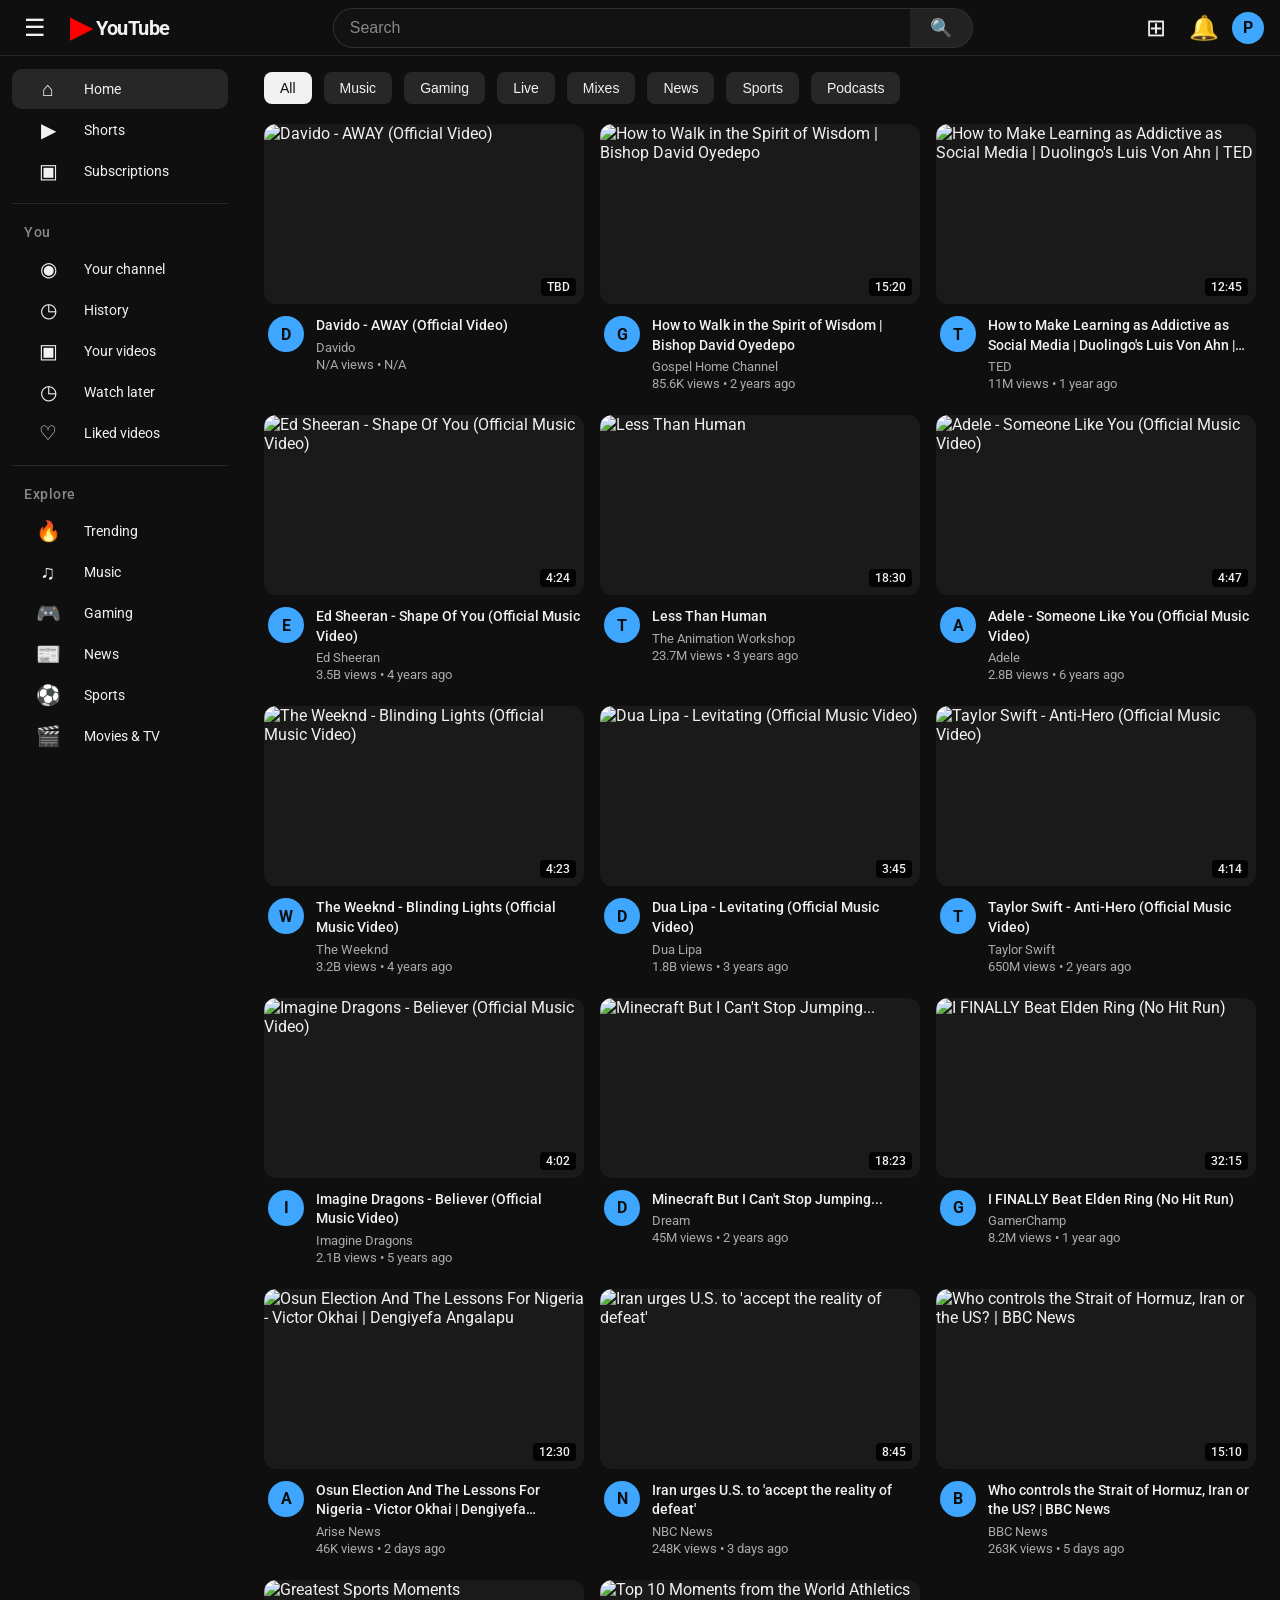
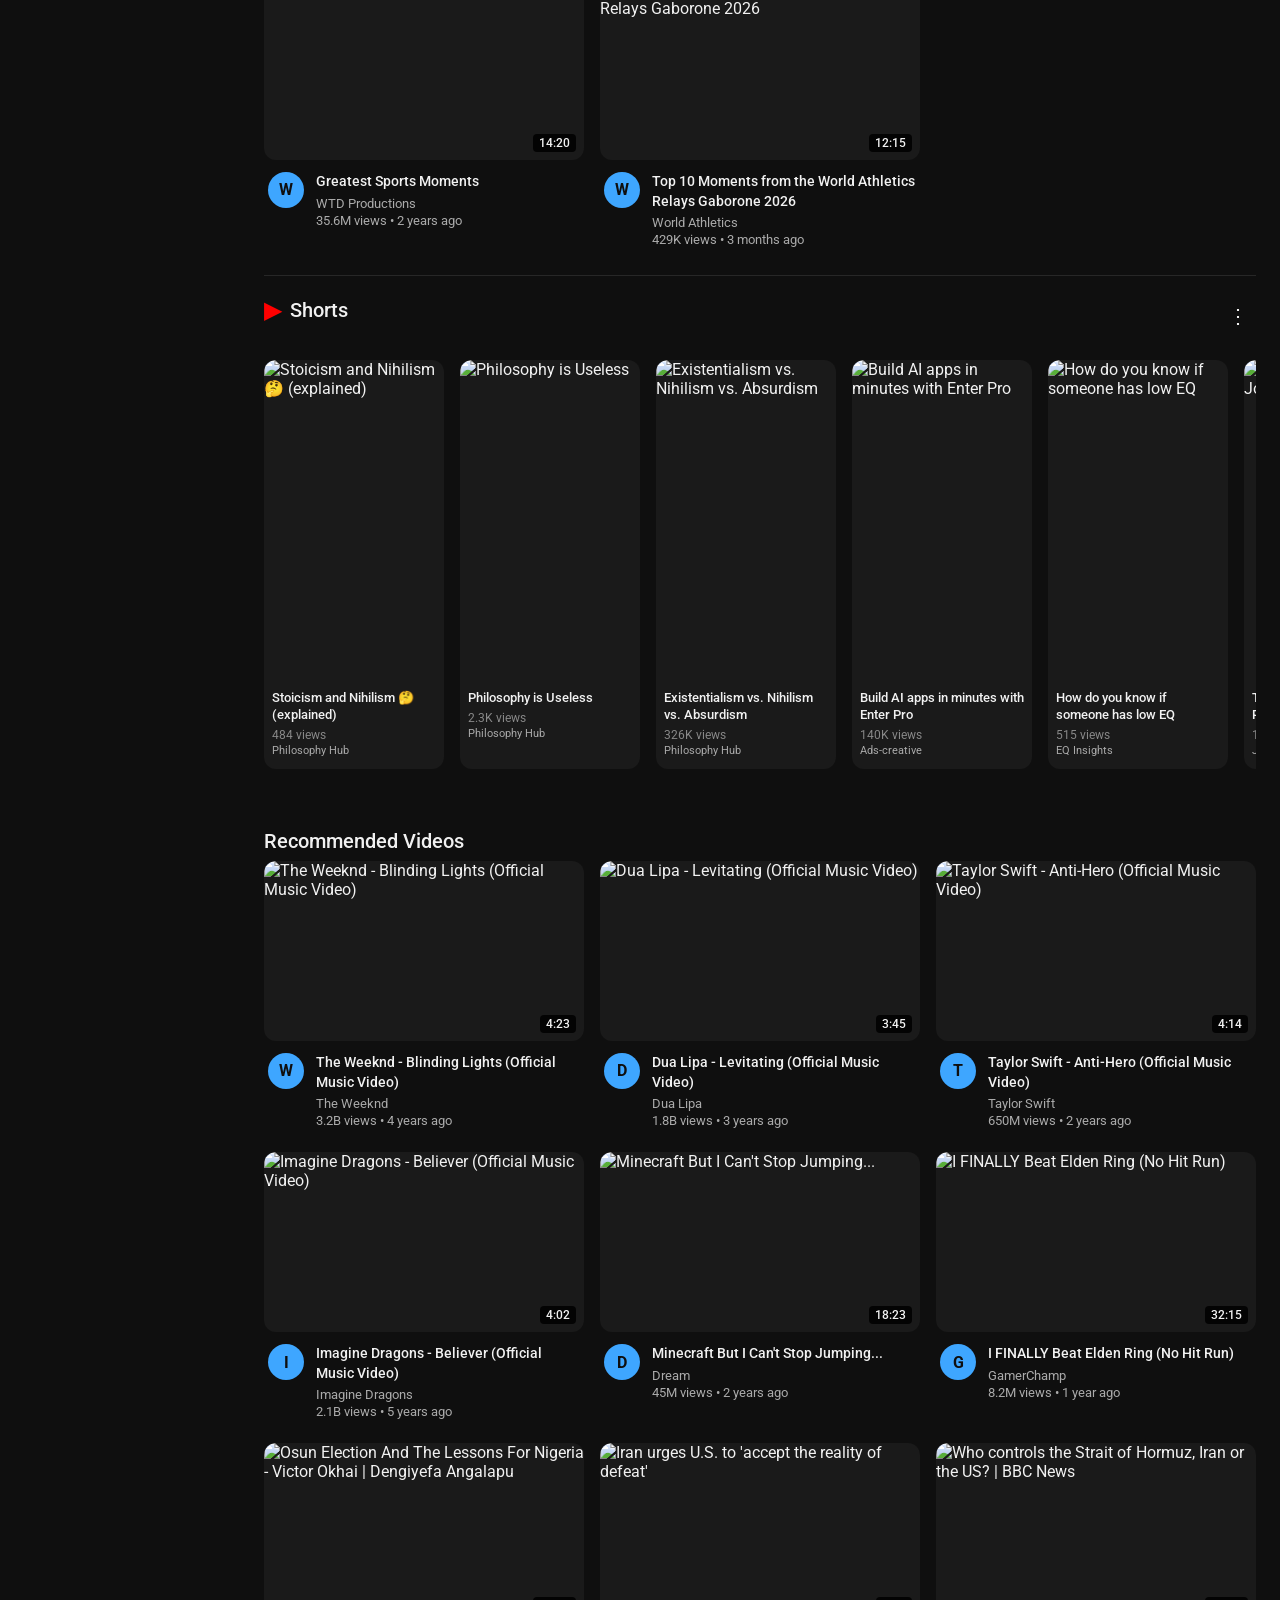
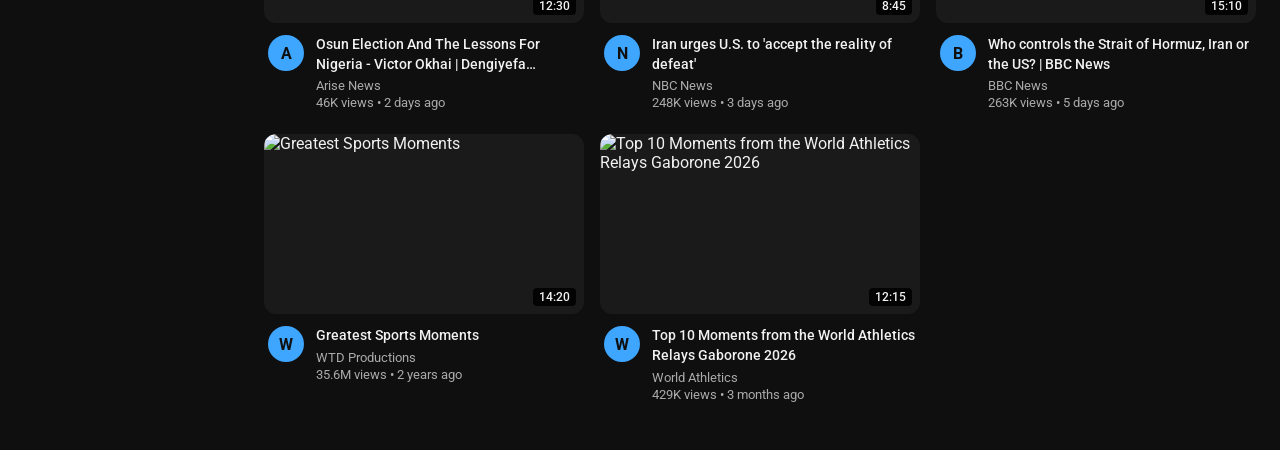
==== index.html @ b8c717f5 "Initial commit: YouTube Clone" ====
<!DOCTYPE html>
<html lang="en">

<head>
    <meta charset="UTF-8">
    <meta name="viewport" content="width=device-width, initial-scale=1.0">
    <title>YouTube Clone</title>

    <!-- Google Fonts -->
    <link href="https://fonts.googleapis.com/css2?family=Roboto:wght@400;500;700&display=swap" rel="stylesheet">

    <!-- CSS -->
    <link rel="stylesheet" href="css/style.css">
</head>

<body>

    <!-- ==================================================
    HEADER
    ================================================== -->
    <header class="header">

        <!-- LEFT -->
        <div class="header-left">
            <button class="menu-btn" id="menuButton" title="Menu">
                ☰
            </button>

            <a href="index.html" class="youtube-logo">
                <span class="youtube-icon">▶</span>
                <span>YouTube</span>
            </a>
        </div>

        <!-- SEARCH -->
        <div class="search-container">
            <input id="searchInput" type="text" placeholder="Search">
            <button id="searchButton" class="search-btn" title="Search">
                🔍
            </button>
        </div>

        <!-- RIGHT -->
        <div class="header-right">
           <a href="create.html" class="header-icon-link" id="createButton" title="Create">
    ⊞
</a>
            <a href="notifications.html" class="header-icon" id="notificationButton" title="Notifications" style="text-decoration:none;color:inherit;">
    🔔
    <span class="notif-badge" id="notifBadge" style="display:none;">0</span>
</a>
           <a href="profile.html" class="profile-picture-link" id="profileButton" title="Account">
    <span class="profile-picture">P</span>
</a>

    </header>

    <!-- ==================================================
    SIDEBAR
    ================================================== -->
    <aside class="sidebar" id="sidebar">

        <!-- Main Navigation -->
        <a href="index.html" class="sidebar-item active" data-page="home">
            <span class="sidebar-icon">⌂</span>
            <span class="sidebar-text">Home</span>
        </a>

        <a href="shorts-page.html" class="sidebar-item" data-page="shorts">
            <span class="sidebar-icon">▶</span>
            <span class="sidebar-text">Shorts</span>
        </a>

        <a href="subscriptions.html" class="sidebar-item" data-page="subscriptions">
            <span class="sidebar-icon">▣</span>
            <span class="sidebar-text">Subscriptions</span>
        </a>

        <div class="sidebar-divider"></div>

        <!-- You -->
        <div class="sidebar-heading">
            <span class="sidebar-text">You</span>
        </div>

        <!-- ✅ FIXED: This NOW links to channel.html -->
        <a href="channel.html" class="sidebar-item" data-page="channel">
            <span class="sidebar-icon">◉</span>
            <span class="sidebar-text">Your channel</span>
        </a>

        <a href="history.html" class="sidebar-item" data-page="history">
            <span class="sidebar-icon">◷</span>
            <span class="sidebar-text">History</span>
        </a>

          <a href="your-videos.html" class="sidebar-item" data-page="your-videos">
            <span class="sidebar-icon">▣</span>
            <span class="sidebar-text">Your videos</span>
        </a>

       <a href="watch-later.html" class="sidebar-item" data-page="watch-later">
    <span class="sidebar-icon">◷</span>
    <span class="sidebar-text">Watch later</span>
</a>

        <a href="liked.html" class="sidebar-item" data-page="liked">
            <span class="sidebar-icon">♡</span>
            <span class="sidebar-text">Liked videos</span>
        </a>

        <div class="sidebar-divider"></div>

        <!-- Explore -->
<div class="sidebar-heading">
    <span class="sidebar-text">Explore</span>
</div>

<a href="explore.html?category=trending" class="sidebar-item" data-category="Trending">
    <span class="sidebar-icon">🔥</span>
    <span class="sidebar-text">Trending</span>
</a>

<a href="explore.html?category=music" class="sidebar-item" data-category="Music">
    <span class="sidebar-icon">♫</span>
    <span class="sidebar-text">Music</span>
</a>

<a href="explore.html?category=gaming" class="sidebar-item" data-category="Gaming">
    <span class="sidebar-icon">🎮</span>
    <span class="sidebar-text">Gaming</span>
</a>

<a href="explore.html?category=news" class="sidebar-item" data-category="News">
    <span class="sidebar-icon">📰</span>
    <span class="sidebar-text">News</span>
</a>

<a href="explore.html?category=sports" class="sidebar-item" data-category="Sports">
    <span class="sidebar-icon">⚽</span>
    <span class="sidebar-text">Sports</span>
</a>

<a href="explore.html?category=movies" class="sidebar-item" data-category="Movies">
    <span class="sidebar-icon">🎬</span>
    <span class="sidebar-text">Movies & TV</span>
</a>

    </aside>

    <!-- ==================================================
    MAIN CONTENT
    ================================================== -->
    <main class="main-content" id="mainContent">

        <!-- Category Bar -->
        <div class="category-bar" id="categoryBar">
            <button class="category active" data-category="All">All</button>
            <button class="category" data-category="Music">Music</button>
            <button class="category" data-category="Gaming">Gaming</button>
            <button class="category" data-category="Live">Live</button>
            <button class="category" data-category="Mixes">Mixes</button>
            <button class="category" data-category="News">News</button>
            <button class="category" data-category="Sports">Sports</button>
            <button class="category" data-category="Podcasts">Podcasts</button>
        </div>

        <!-- Video Grid -->
        <section class="video-section">
            <div class="video-grid" id="videoGrid"></div>
        </section>

        <!-- Shorts Section -->
        <section class="shorts-section" id="shorts">
            <div class="shorts-header">
                <div class="shorts-title">
                    <span class="shorts-icon">▶</span>
                    <h2>Shorts</h2>
                </div>
                <button class="shorts-more" id="shortsMoreButton" title="More">
                    ⋮
                </button>
            </div>
            <div class="shorts-grid" id="shortsGrid"></div>
        </section>

        <!-- ==================================================
        MORE VIDEOS - AFTER SHORTS
        ================================================== -->
        <section class="video-section" id="moreVideosSection">
            <div class="section-header">
                <h2>Recommended Videos</h2>
            </div>
            <div class="video-grid" id="moreVideosGrid"></div>
        </section>

    </main>

    <!-- ==================================================
    JAVASCRIPT
    ================================================== -->
    <script src="js/data.js"></script>
    <script src="js/script.js"></script>

</body>

</html>
---- css/style.css ----
/* =============================================
   RESET & BASE
============================================= */

* {
    margin: 0;
    padding: 0;
    box-sizing: border-box;
}

body {
    font-family: 'Roboto', Arial, sans-serif;
    background: #0f0f0f;
    color: #f1f1f1;
    padding-top: 56px;
    overflow-x: hidden;
}

a {
    text-decoration: none;
    color: inherit;
}

/* =============================================
   SCROLLBAR
============================================= */

::-webkit-scrollbar {
    width: 8px;
}

::-webkit-scrollbar-track {
    background: #0f0f0f;
}

::-webkit-scrollbar-thumb {
    background: #606060;
    border-radius: 4px;
}

::-webkit-scrollbar-thumb:hover {
    background: #808080;
}

/* =============================================
   HEADER
============================================= */

.header {
    position: fixed;
    top: 0;
    left: 0;
    right: 0;
    height: 56px;
    background: #0f0f0f;
    display: flex;
    align-items: center;
    justify-content: space-between;
    padding: 0 16px;
    z-index: 1000;
    border-bottom: 1px solid #272727;
}

.header-left {
    display: flex;
    align-items: center;
    gap: 16px;
}

.menu-btn {
    background: none;
    border: none;
    color: #f1f1f1;
    font-size: 24px;
    cursor: pointer;
    padding: 8px;
    border-radius: 50%;
    transition: background 0.2s;
}

.menu-btn:hover {
    background: #272727;
}

.youtube-logo {
    display: flex;
    align-items: center;
    gap: 4px;
    font-size: 20px;
    font-weight: 700;
    color: #f1f1f1;
}

.youtube-icon {
    color: #ff0000;
    font-size: 28px;
}

.youtube-logo span:last-child {
    letter-spacing: -0.5px;
}

.search-container {
    display: flex;
    align-items: center;
    flex: 0 1 640px;
    max-width: 640px;
}

.search-container input {
    flex: 1;
    background: #121212;
    border: 1px solid #303030;
    border-right: none;
    color: #f1f1f1;
    padding: 8px 16px;
    font-size: 16px;
    border-radius: 40px 0 0 40px;
    outline: none;
    height: 40px;
    transition: border-color 0.2s;
}

.search-container input:focus {
    border-color: #1c62b9;
}

.search-container input::placeholder {
    color: #888;
}

.search-btn {
    background: #222;
    border: 1px solid #303030;
    border-left: none;
    color: #f1f1f1;
    padding: 8px 20px;
    font-size: 18px;
    border-radius: 0 40px 40px 0;
    cursor: pointer;
    height: 40px;
    display: flex;
    align-items: center;
    justify-content: center;
    transition: background 0.2s;
}

.search-btn:hover {
    background: #2a2a2a;
}

.header-right {
    display: flex;
    align-items: center;
    gap: 8px;
}

.header-icon {
    background: none;
    border: none;
    color: #f1f1f1;
    font-size: 24px;
    cursor: pointer;
    padding: 8px;
    border-radius: 50%;
    width: 40px;
    height: 40px;
    display: flex;
    align-items: center;
    justify-content: center;
    transition: background 0.2s;
}

.header-icon:hover {
    background: #272727;
}

.profile-picture {
    background: #3ea6ff;
    color: #0f0f0f;
    width: 32px;
    height: 32px;
    border-radius: 50%;
    border: none;
    font-weight: bold;
    font-size: 16px;
    cursor: pointer;
    display: flex;
    align-items: center;
    justify-content: center;
    transition: opacity 0.2s;
}

.profile-picture:hover {
    opacity: 0.8;
}

/* =============================================
   SIDEBAR
============================================= */

.sidebar {
    position: fixed;
    top: 56px;
    left: 0;
    bottom: 0;
    width: 240px;
    background: #0f0f0f;
    padding: 12px 0;
    overflow-y: auto;
    overflow-x: hidden;
    z-index: 999;
    transform: translateX(0);
    transition: transform 0.3s ease;
}

.sidebar.collapsed {
    transform: translateX(-100%);
}

.sidebar-item {
    display: flex;
    align-items: center;
    gap: 24px;
    padding: 8px 24px;
    color: #f1f1f1;
    font-size: 14px;
    cursor: pointer;
    transition: background 0.2s;
    border-radius: 10px;
    margin: 1px 12px;
}

.sidebar-item:hover {
    background: #272727;
}

.sidebar-item.active {
    background: #272727;
}

.sidebar-icon {
    font-size: 20px;
    width: 24px;
    text-align: center;
    flex-shrink: 0;
}

.sidebar-text {
    white-space: nowrap;
}

.sidebar-divider {
    height: 1px;
    background: #272727;
    margin: 12px 12px;
}

.sidebar-heading {
    padding: 8px 24px;
    font-size: 14px;
    font-weight: 500;
    color: #888;
    letter-spacing: 0.5px;
}

/* =============================================
   MAIN CONTENT
============================================= */

.main-content {
    margin-left: 240px;
    padding: 0 24px 40px;
    transition: margin-left 0.3s ease;
}

.main-content.expanded {
    margin-left: 0;
}

/* =============================================
   CATEGORY BAR
============================================= */

.category-bar {
    display: flex;
    gap: 12px;
    padding: 16px 0;
    overflow-x: auto;
    scrollbar-width: none;
    position: sticky;
    top: 56px;
    background: #0f0f0f;
    z-index: 100;
    padding-bottom: 12px;
}

.category-bar::-webkit-scrollbar {
    display: none;
}

.category {
    background: #272727;
    color: #f1f1f1;
    border: none;
    padding: 8px 16px;
    border-radius: 8px;
    font-size: 14px;
    font-weight: 500;
    cursor: pointer;
    white-space: nowrap;
    transition: all 0.2s;
}

.category:hover {
    background: #3a3a3a;
}

.category.active {
    background: #f1f1f1;
    color: #0f0f0f;
}

/* =============================================
   VIDEO GRID
============================================= */

.video-section {
    padding: 8px 0;
}

.video-grid {
    display: grid;
    grid-template-columns: repeat(auto-fill, minmax(320px, 1fr));
    gap: 24px 16px;
}

.video-card {
    cursor: pointer;
    transition: transform 0.15s;
}

.video-card:hover {
    transform: scale(1.02);
}

.thumbnail {
    position: relative;
    border-radius: 12px;
    overflow: hidden;
    background: #1a1a1a;
}

.thumbnail img {
    width: 100%;
    aspect-ratio: 16/9;
    object-fit: cover;
    display: block;
}

.duration {
    position: absolute;
    bottom: 8px;
    right: 8px;
    background: rgba(0,0,0,0.9);
    color: #f1f1f1;
    padding: 2px 6px;
    border-radius: 4px;
    font-size: 12px;
    font-weight: 500;
}

.video-info {
    display: flex;
    gap: 12px;
    padding: 12px 4px 0;
}

.channel-avatar {
    width: 36px;
    height: 36px;
    border-radius: 50%;
    background: #3ea6ff;
    color: #0f0f0f;
    display: flex;
    align-items: center;
    justify-content: center;
    font-weight: bold;
    font-size: 16px;
    flex-shrink: 0;
}

.video-details {
    flex: 1;
    min-width: 0;
}

.video-title {
    font-size: 14px;
    font-weight: 500;
    margin: 0 0 4px 0;
    line-height: 1.4;
    display: -webkit-box;
    -webkit-line-clamp: 2;
    -webkit-box-orient: vertical;
    overflow: hidden;
    color: #f1f1f1;
}

.channel-name {
    font-size: 13px;
    color: #aaa;
    margin: 0 0 2px 0;
}

.video-meta {
    font-size: 13px;
    color: #aaa;
    margin: 0;
}

/* =============================================
   SHORTS - HORIZONTAL SCROLL ROW
============================================= */

.shorts-section {
    padding: 20px 0;
    margin-top: 20px;
    border-top: 1px solid #272727;
}

.shorts-header {
    display: flex;
    justify-content: space-between;
    align-items: center;
    margin-bottom: 16px;
}

.shorts-title {
    display: flex;
    align-items: center;
    gap: 8px;
}

.shorts-icon {
    font-size: 24px;
    color: #ff0000;
}

.shorts-title h2 {
    font-size: 20px;
    font-weight: 500;
    margin: 0;
}

.shorts-more {
    background: none;
    border: none;
    color: #f1f1f1;
    font-size: 20px;
    cursor: pointer;
    padding: 8px;
}

/* ⭐ HORIZONTAL ROW - THIS MAKES THEM SIDE BY SIDE */
.shorts-grid {
    display: flex;
    gap: 16px;
    overflow-x: auto;
    overflow-y: hidden;
    padding: 8px 4px 16px;
    scroll-snap-type: x mandatory;
    -webkit-overflow-scrolling: touch;
}

/* Custom scrollbar styling */
.shorts-grid::-webkit-scrollbar {
    height: 6px;
}

.shorts-grid::-webkit-scrollbar-track {
    background: #1a1a1a;
    border-radius: 3px;
}

.shorts-grid::-webkit-scrollbar-thumb {
    background: #606060;
    border-radius: 3px;
}

.shorts-grid::-webkit-scrollbar-thumb:hover {
    background: #808080;
}

/* Each short card - fixed width so they stay in a row */
.short-card {
    flex: 0 0 180px;
    cursor: pointer;
    border-radius: 12px;
    overflow: hidden;
    transition: transform 0.2s;
    background: #1a1a1a;
    scroll-snap-align: start;
}

.short-card:hover {
    transform: scale(1.05);
}

.short-card img {
    width: 100%;
    aspect-ratio: 9/16;
    object-fit: cover;
    display: block;
}

.short-info {
    padding: 10px 8px;
}

.short-info h4 {
    font-size: 13px;
    font-weight: 500;
    margin: 0 0 4px 0;
    color: #f1f1f1;
    display: -webkit-box;
    -webkit-line-clamp: 2;
    -webkit-box-orient: vertical;
    overflow: hidden;
    line-height: 1.3;
}

.short-info p {
    font-size: 12px;
    color: #888;
    margin: 2px 0;
}

.short-channel {
    color: #aaa !important;
    font-size: 11px !important;
}

/* =============================================
   RESPONSIVE - SMALLER ON PHONES
============================================= */

@media (max-width: 768px) {
    .short-card {
        flex: 0 0 140px;
    }
}

@media (max-width: 480px) {
    .short-card {
        flex: 0 0 120px;
    }
    .short-info h4 {
        font-size: 11px;
    }
    .short-info p {
        font-size: 10px;
    }
}
/* =============================================
   SECTION HEADER
============================================= */

.section-header {
    display: flex;
    align-items: center;
    justify-content: space-between;
    padding: 16px 0 8px;
}

.section-header h2 {
    font-size: 20px;
    font-weight: 500;
    color: #f1f1f1;
    margin: 0;
}

.section-header .see-all {
    color: #3ea6ff;
    font-size: 14px;
    cursor: pointer;
    font-weight: 500;
}

.section-header .see-all:hover {
    color: #65b8ff;
}

/* =============================================
   RESPONSIVE
============================================= */

@media (max-width: 768px) {
    .sidebar {
        transform: translateX(-100%);
        width: 280px;
    }
    
    .sidebar.open {
        transform: translateX(0);
    }
    
    .main-content {
        margin-left: 0;
        padding: 0 12px 24px;
    }
    
    .video-grid {
        grid-template-columns: repeat(auto-fill, minmax(280px, 1fr));
        gap: 16px;
    }
    
    .search-container {
        flex: 0 1 200px;
    }
    
    .search-container input {
        font-size: 14px;
    }
    
    .youtube-logo span:last-child {
        font-size: 16px;
    }
    
    /* Shorts on mobile - stay horizontal, just smaller */
    .short-card {
        flex: 0 0 140px;
    }
}

@media (max-width: 480px) {
    .video-grid {
        grid-template-columns: 1fr;
    }
    
    .search-container {
        flex: 0 1 120px;
    }
    
    .header {
        padding: 0 8px;
    }
    
    .category-bar {
        gap: 8px;
    }
    
    .category {
        font-size: 12px;
        padding: 6px 12px;
    }
    
    .short-card {
        flex: 0 0 120px;
    }
    
    .short-info h4 {
        font-size: 11px;
    }
    
    .short-info p {
        font-size: 10px;
    }
}
/* =============================================
   WATCH PAGE
============================================= */

.watch-container {
    display: flex;
    gap: 24px;
    padding: 16px 0;
}

.video-player-wrapper {
    flex: 1;
    min-width: 0;
}

.video-player {
    position: relative;
    background: #000;
    border-radius: 12px;
    overflow: hidden;
    aspect-ratio: 16/9;
}

.video-player video {
    width: 100%;
    height: 100%;
    display: block;
}

/* Video Info */
.video-info-section {
    padding: 16px 0;
}

.video-info-section .video-title {
    font-size: 22px;
    font-weight: 500;
    margin: 0 0 12px 0;
    color: #f1f1f1;
}

.video-meta-row {
    display: flex;
    justify-content: space-between;
    align-items: center;
    flex-wrap: wrap;
    gap: 12px;
    padding-bottom: 16px;
    border-bottom: 1px solid #272727;
}

.video-stats {
    color: #aaa;
    font-size: 14px;
}

.video-stats span {
    margin: 0 4px;
}

.video-actions {
    display: flex;
    gap: 8px;
    align-items: center;
}

.action-btn {
    background: #272727;
    border: none;
    color: #f1f1f1;
    padding: 8px 16px;
    border-radius: 20px;
    cursor: pointer;
    font-size: 14px;
    font-weight: 500;
    transition: all 0.2s;
    display: flex;
    align-items: center;
    gap: 6px;
}

.action-btn:hover {
    background: #3a3a3a;
}

.action-btn.active {
    background: #3ea6ff;
    color: #0f0f0f;
}

.subscribe-btn {
    background: #cc0000;
    color: white;
}

.subscribe-btn:hover {
    background: #dd0000;
}

.subscribe-btn.subscribed {
    background: #272727;
    color: #f1f1f1;
}

/* Channel Info */
.channel-info {
    display: flex;
    align-items: center;
    gap: 16px;
    padding: 16px 0;
}

.channel-avatar-large {
    width: 48px;
    height: 48px;
    border-radius: 50%;
    background: #3ea6ff;
    color: #0f0f0f;
    display: flex;
    align-items: center;
    justify-content: center;
    font-weight: bold;
    font-size: 20px;
    flex-shrink: 0;
}

.channel-details h3 {
    font-size: 16px;
    font-weight: 500;
    margin: 0 0 4px 0;
    color: #f1f1f1;
}

.channel-details p {
    font-size: 13px;
    color: #aaa;
    margin: 0;
}

.video-description {
    background: #1a1a1a;
    padding: 16px;
    border-radius: 12px;
    font-size: 14px;
    color: #f1f1f1;
    line-height: 1.6;
    margin-top: 8px;
}

/* =============================================
   SUGGESTED VIDEOS (sidebar on watch page)
============================================= */

.suggested-videos {
    width: 360px;
    flex-shrink: 0;
}

.suggested-videos h3 {
    font-size: 16px;
    font-weight: 500;
    margin: 0 0 16px 0;
    color: #f1f1f1;
}

.suggested-card {
    display: flex;
    gap: 12px;
    cursor: pointer;
    padding: 8px 0;
    transition: background 0.2s;
    border-radius: 8px;
}

.suggested-card:hover {
    background: #1a1a1a;
}

.suggested-thumbnail {
    flex-shrink: 0;
    width: 160px;
    border-radius: 8px;
    overflow: hidden;
}

.suggested-thumbnail img {
    width: 100%;
    aspect-ratio: 16/9;
    object-fit: cover;
    display: block;
}

.suggested-info {
    flex: 1;
    min-width: 0;
}

.suggested-info h4 {
    font-size: 13px;
    font-weight: 500;
    margin: 0 0 4px 0;
    color: #f1f1f1;
    display: -webkit-box;
    -webkit-line-clamp: 2;
    -webkit-box-orient: vertical;
    overflow: hidden;
}

.suggested-info p {
    font-size: 12px;
    color: #888;
    margin: 2px 0;
}

/* =============================================
   RESPONSIVE - WATCH PAGE
============================================= */

@media (max-width: 1024px) {
    .watch-container {
        flex-direction: column;
    }
    
    .suggested-videos {
        width: 100%;
        display: grid;
        grid-template-columns: repeat(auto-fill, minmax(280px, 1fr));
        gap: 16px;
    }
    
    .suggested-videos h3 {
        grid-column: 1 / -1;
    }
    
    .suggested-card {
        flex-direction: column;
        padding: 0;
    }
    
    .suggested-thumbnail {
        width: 100%;
    }
}

@media (max-width: 768px) {
    .video-info-section .video-title {
        font-size: 18px;
    }
    
    .video-meta-row {
        flex-direction: column;
        align-items: flex-start;
    }
    
    .video-actions {
        width: 100%;
        justify-content: flex-start;
        flex-wrap: wrap;
    }
}
/* Fix for YouTube embed */
#youtubePlayer {
    background: #000;
    width: 100%;
    height: 100%;
    aspect-ratio: 16/9;
}

#youtubePlayer iframe {
    width: 100%;
    height: 100%;
    border: none;
}
/* =============================================
   SUBSCRIPTIONS PAGE
============================================= */

.subscriptions-container {
    padding: 16px 0;
}

.subscriptions-header {
    padding: 16px 0;
    border-bottom: 1px solid #272727;
    margin-bottom: 16px;
}

.subscriptions-header h1 {
    font-size: 24px;
    font-weight: 500;
    margin: 0 0 8px 0;
    color: #f1f1f1;
}

.subscriptions-header p {
    color: #888;
    font-size: 14px;
    margin: 0;
}

/* Empty State */
.empty-state {
    text-align: center;
    padding: 60px 20px;
    display: none;
}

.empty-state .empty-icon {
    font-size: 64px;
    margin-bottom: 16px;
}

.empty-state h2 {
    font-size: 22px;
    font-weight: 500;
    margin: 0 0 8px 0;
    color: #f1f1f1;
}

.empty-state p {
    color: #888;
    font-size: 16px;
    margin: 0 0 24px 0;
}

.browse-btn {
    background: #3ea6ff;
    color: #0f0f0f;
    border: none;
    padding: 10px 24px;
    border-radius: 20px;
    font-size: 14px;
    font-weight: 500;
    cursor: pointer;
    text-decoration: none;
    display: inline-block;
    transition: background 0.2s;
}

.browse-btn:hover {
    background: #65b8ff;
}

/* No videos message */
.no-videos-msg {
    text-align: center;
    padding: 40px 20px;
    color: #888;
    font-size: 16px;
    grid-column: 1 / -1;
}
/* =============================================
   HISTORY PAGE
============================================= */

.history-container {
    padding: 16px 0;
}

.history-header {
    display: flex;
    justify-content: space-between;
    align-items: center;
    padding: 16px 0;
    border-bottom: 1px solid #272727;
    margin-bottom: 16px;
    flex-wrap: wrap;
    gap: 12px;
}

.history-header h1 {
    font-size: 24px;
    font-weight: 500;
    margin: 0;
    color: #f1f1f1;
}

.clear-history-btn {
    background: #272727;
    border: none;
    color: #f1f1f1;
    padding: 8px 16px;
    border-radius: 20px;
    cursor: pointer;
    font-size: 14px;
    font-weight: 500;
    transition: background 0.2s;
    display: flex;
    align-items: center;
    gap: 6px;
}

.clear-history-btn:hover {
    background: #3a3a3a;
}

.clear-history-btn:active {
    background: #cc0000;
}

/* No history message */
.no-history-msg {
    text-align: center;
    padding: 40px 20px;
    color: #888;
    font-size: 16px;
    grid-column: 1 / -1;
}
/* =============================================
   LIKED VIDEOS PAGE
============================================= */

.liked-container {
    padding: 16px 0;
}

.liked-header {
    display: flex;
    justify-content: space-between;
    align-items: center;
    padding: 16px 0;
    border-bottom: 1px solid #272727;
    margin-bottom: 16px;
}

.liked-header-left {
    display: flex;
    align-items: center;
    gap: 16px;
}

.liked-icon {
    font-size: 48px;
    background: #272727;
    padding: 12px;
    border-radius: 50%;
}

.liked-header h1 {
    font-size: 24px;
    font-weight: 500;
    margin: 0 0 4px 0;
    color: #f1f1f1;
}

.liked-header p {
    color: #888;
    font-size: 14px;
    margin: 0;
}

/* Liked badge on thumbnail */
.liked-badge {
    position: absolute;
    top: 8px;
    right: 8px;
    background: rgba(0, 0, 0, 0.8);
    color: #ff0000;
    padding: 4px 8px;
    border-radius: 4px;
    font-size: 14px;
}

/* No liked message */
.no-liked-msg {
    text-align: center;
    padding: 40px 20px;
    color: #888;
    font-size: 16px;
    grid-column: 1 / -1;
}

/* Responsive */
@media (max-width: 768px) {
    .liked-header {
        flex-direction: column;
        align-items: flex-start;
        gap: 12px;
    }
    
    .liked-icon {
        font-size: 36px;
        padding: 8px;
    }
}
/* =============================================
   SHORTS PAGE
============================================= */

.shorts-page-container {
    display: flex;
    gap: 24px;
    padding: 16px 0;
    height: calc(100vh - 160px);
}

.shorts-player-wrapper {
    flex: 1;
    display: flex;
    flex-direction: column;
    align-items: center;
    min-width: 0;
    max-width: 420px;
    margin: 0 auto;
}

.shorts-player {
    position: relative;
    background: #000;
    border-radius: 16px;
    overflow: hidden;
    width: 100%;
    aspect-ratio: 9/16;
    max-height: 600px;
}

.shorts-player iframe {
    width: 100%;
    height: 100%;
    border: none;
}

/* Navigation buttons */
.shorts-nav {
    display: flex;
    gap: 16px;
    margin: 12px 0;
}

.shorts-nav-btn {
    background: #272727;
    border: none;
    color: #f1f1f1;
    width: 48px;
    height: 48px;
    border-radius: 50%;
    font-size: 24px;
    cursor: pointer;
    transition: background 0.2s;
    display: flex;
    align-items: center;
    justify-content: center;
}

.shorts-nav-btn:hover {
    background: #3a3a3a;
}

.shorts-nav-btn:active {
    transform: scale(0.9);
}

/* Shorts Info */
.shorts-info-section {
    width: 100%;
    padding: 12px 0;
}

.shorts-title {
    font-size: 18px;
    font-weight: 500;
    margin: 0 0 12px 0;
    color: #f1f1f1;
}

.shorts-channel-row {
    display: flex;
    align-items: center;
    gap: 12px;
    padding: 8px 0;
    flex-wrap: wrap;
}

.shorts-channel-avatar {
    width: 40px;
    height: 40px;
    border-radius: 50%;
    background: #3ea6ff;
    color: #0f0f0f;
    display: flex;
    align-items: center;
    justify-content: center;
    font-weight: bold;
    font-size: 18px;
    flex-shrink: 0;
}

.shorts-channel-details {
    flex: 1;
}

.shorts-channel-details h3 {
    font-size: 14px;
    font-weight: 500;
    margin: 0;
    color: #f1f1f1;
}

.shorts-channel-details p {
    font-size: 12px;
    color: #888;
    margin: 0;
}

.shorts-subscribe-btn {
    background: #cc0000;
    border: none;
    color: white;
    padding: 8px 16px;
    border-radius: 20px;
    cursor: pointer;
    font-size: 13px;
    font-weight: 500;
    transition: all 0.2s;
    white-space: nowrap;
}

.shorts-subscribe-btn:hover {
    background: #dd0000;
}

.shorts-subscribe-btn.subscribed {
    background: #272727;
    color: #f1f1f1;
}

/* Shorts Actions */
.shorts-actions {
    display: flex;
    gap: 12px;
    padding: 8px 0;
}

.shorts-action-btn {
    background: #272727;
    border: none;
    color: #f1f1f1;
    padding: 8px 16px;
    border-radius: 20px;
    cursor: pointer;
    font-size: 14px;
    font-weight: 500;
    transition: all 0.2s;
    display: flex;
    align-items: center;
    gap: 6px;
}

.shorts-action-btn:hover {
    background: #3a3a3a;
}

.shorts-action-btn.active {
    background: #3ea6ff;
    color: #0f0f0f;
}

/* Shorts List (sidebar) */
.shorts-list {
    width: 320px;
    flex-shrink: 0;
    overflow-y: auto;
    padding-right: 8px;
}

.shorts-list h3 {
    font-size: 16px;
    font-weight: 500;
    margin: 0 0 16px 0;
    color: #f1f1f1;
}

.shorts-list-item {
    display: flex;
    gap: 12px;
    cursor: pointer;
    padding: 8px;
    border-radius: 8px;
    transition: background 0.2s;
    margin-bottom: 4px;
}

.shorts-list-item:hover {
    background: #1a1a1a;
}

.shorts-list-item.active {
    background: #272727;
}

.shorts-list-item img {
    width: 80px;
    height: 142px;
    object-fit: cover;
    border-radius: 8px;
    flex-shrink: 0;
}

.shorts-list-info {
    flex: 1;
    min-width: 0;
}

.shorts-list-info h4 {
    font-size: 13px;
    font-weight: 500;
    margin: 0 0 4px 0;
    color: #f1f1f1;
    display: -webkit-box;
    -webkit-line-clamp: 2;
    -webkit-box-orient: vertical;
    overflow: hidden;
}

.shorts-list-info p {
    font-size: 12px;
    color: #888;
    margin: 2px 0;
}

/* =============================================
   RESPONSIVE - SHORTS PAGE
============================================= */

@media (max-width: 1024px) {
    .shorts-page-container {
        flex-direction: column;
        height: auto;
    }
    
    .shorts-player-wrapper {
        max-width: 100%;
    }
    
    .shorts-list {
        width: 100%;
        display: grid;
        grid-template-columns: repeat(auto-fill, minmax(200px, 1fr));
        gap: 12px;
    }
    
    .shorts-list h3 {
        grid-column: 1 / -1;
    }
    
    .shorts-list-item {
        flex-direction: column;
        padding: 0;
    }
    
    .shorts-list-item img {
        width: 100%;
        height: auto;
        aspect-ratio: 9/16;
    }
}

@media (max-width: 768px) {
    .shorts-player {
        max-height: 500px;
    }
    
    .shorts-nav-btn {
        width: 40px;
        height: 40px;
        font-size: 20px;
    }
    
    .shorts-actions {
        flex-wrap: wrap;
    }
}
/* =============================================
   CHANNEL PAGE
============================================= */

.channel-container {
    padding: 16px 0;
}

/* Channel Banner */
.channel-banner {
    width: 100%;
    height: 200px;
    border-radius: 16px;
    overflow: hidden;
    margin-bottom: 24px;
    background: linear-gradient(135deg, #1a1a2e, #16213e, #0f3460);
}

.channel-banner-image {
    width: 100%;
    height: 100%;
    display: flex;
    align-items: center;
    justify-content: center;
    font-size: 64px;
    opacity: 0.6;
}

/* Channel Info Header */
.channel-info-header {
    display: flex;
    align-items: center;
    gap: 24px;
    padding: 16px 0;
    flex-wrap: wrap;
}

.channel-info-header .channel-avatar-large {
    width: 80px;
    height: 80px;
    font-size: 32px;
    background: #3ea6ff;
    border-radius: 50%;
    display: flex;
    align-items: center;
    justify-content: center;
    color: #0f0f0f;
    font-weight: bold;
    flex-shrink: 0;
}

.channel-info-details {
    flex: 1;
    min-width: 200px;
}

.channel-info-details h1 {
    font-size: 28px;
    font-weight: 500;
    margin: 0 0 4px 0;
    color: #f1f1f1;
}

.channel-info-details p {
    margin: 2px 0;
    color: #888;
    font-size: 14px;
}

.channel-edit-btn {
    background: #272727;
    border: none;
    color: #f1f1f1;
    padding: 8px 20px;
    border-radius: 20px;
    cursor: pointer;
    font-size: 14px;
    font-weight: 500;
    transition: background 0.2s;
}

.channel-edit-btn:hover {
    background: #3a3a3a;
}

/* Channel Tabs */
.channel-tabs {
    display: flex;
    gap: 0;
    border-bottom: 1px solid #272727;
    margin: 16px 0 24px;
    overflow-x: auto;
}

.channel-tab {
    background: none;
    border: none;
    color: #888;
    padding: 12px 24px;
    cursor: pointer;
    font-size: 14px;
    font-weight: 500;
    transition: all 0.2s;
    border-bottom: 2px solid transparent;
    white-space: nowrap;
}

.channel-tab:hover {
    color: #f1f1f1;
}

.channel-tab.active {
    color: #f1f1f1;
    border-bottom-color: #3ea6ff;
}

/* Tab Content */
.channel-tab-content {
    display: none;
}

.channel-tab-content.active {
    display: block;
}

/* Channel About */
.channel-about {
    padding: 16px 0;
}

.channel-about h3 {
    font-size: 20px;
    font-weight: 500;
    margin: 0 0 12px 0;
    color: #f1f1f1;
}

.channel-about p {
    color: #aaa;
    font-size: 15px;
    line-height: 1.6;
    margin-bottom: 24px;
}

.channel-stats-grid {
    display: grid;
    grid-template-columns: repeat(auto-fill, minmax(150px, 1fr));
    gap: 16px;
}

.stat-item {
    background: #1a1a1a;
    padding: 16px;
    border-radius: 12px;
    text-align: center;
}

.stat-number {
    display: block;
    font-size: 24px;
    font-weight: 500;
    color: #f1f1f1;
}

.stat-label {
    display: block;
    font-size: 13px;
    color: #888;
    margin-top: 4px;
}

/* =============================================
   RESPONSIVE - CHANNEL PAGE
============================================= */

@media (max-width: 768px) {
    .channel-banner {
        height: 120px;
    }
    
    .channel-info-header {
        flex-direction: column;
        align-items: flex-start;
        gap: 16px;
    }
    
    .channel-info-header .channel-avatar-large {
        width: 60px;
        height: 60px;
        font-size: 24px;
    }
    
    .channel-info-details h1 {
        font-size: 22px;
    }
    
    .channel-edit-btn {
        width: 100%;
        text-align: center;
    }
    
    .channel-tab {
        padding: 10px 16px;
        font-size: 13px;
    }
}
/* =============================================
   PLAYLISTS
============================================= */

.playlists-header {
    display: flex;
    justify-content: space-between;
    align-items: center;
    padding: 16px 0;
    flex-wrap: wrap;
    gap: 12px;
}

.playlists-header h3 {
    font-size: 20px;
    font-weight: 500;
    color: #f1f1f1;
    margin: 0;
}

.playlists-grid {
    display: grid;
    grid-template-columns: repeat(auto-fill, minmax(280px, 1fr));
    gap: 20px;
    padding: 8px 0;
}

.playlist-card {
    background: #1a1a1a;
    border-radius: 12px;
    overflow: hidden;
    transition: transform 0.2s;
}

.playlist-card:hover {
    transform: scale(1.02);
}

.playlist-thumbnail {
    position: relative;
    aspect-ratio: 16/9;
    overflow: hidden;
}

.playlist-thumbnail img {
    width: 100%;
    height: 100%;
    object-fit: cover;
    display: block;
}

.playlist-count {
    position: absolute;
    bottom: 8px;
    right: 8px;
    background: rgba(0, 0, 0, 0.85);
    color: #f1f1f1;
    padding: 4px 10px;
    border-radius: 4px;
    font-size: 12px;
    font-weight: 500;
}

.playlist-info {
    padding: 12px 16px;
}

.playlist-info h4 {
    font-size: 15px;
    font-weight: 500;
    margin: 0 0 4px 0;
    color: #f1f1f1;
}

.playlist-info p {
    font-size: 13px;
    color: #888;
    margin: 0 0 12px 0;
}

.playlist-actions {
    display: flex;
    gap: 8px;
}

.playlist-btn {
    background: #272727;
    border: none;
    color: #f1f1f1;
    padding: 6px 14px;
    border-radius: 16px;
    cursor: pointer;
    font-size: 12px;
    font-weight: 500;
    transition: background 0.2s;
}

.playlist-btn:hover {
    background: #3a3a3a;
}

.playlist-btn.delete-btn:hover {
    background: #cc0000;
}

/* =============================================
   RESPONSIVE - PLAYLISTS
============================================= */

@media (max-width: 768px) {
    .playlists-grid {
        grid-template-columns: repeat(auto-fill, minmax(200px, 1fr));
    }
    
    .playlists-header {
        flex-direction: column;
        align-items: flex-start;
    }
}

@media (max-width: 480px) {
    .playlists-grid {
        grid-template-columns: 1fr;
    }
}
/* =============================================
   COMMENTS SECTION
============================================= */

.comments-section {
    margin-top: 24px;
    padding-top: 16px;
    border-top: 1px solid #272727;
}

.comments-header {
    margin-bottom: 16px;
}

.comments-header h3 {
    font-size: 18px;
    font-weight: 500;
    color: #f1f1f1;
    margin: 0;
}

/* Add Comment */
.add-comment {
    display: flex;
    gap: 16px;
    align-items: flex-start;
    margin-bottom: 20px;
}

.comment-avatar {
    width: 40px;
    height: 40px;
    border-radius: 50%;
    background: #3ea6ff;
    color: #0f0f0f;
    display: flex;
    align-items: center;
    justify-content: center;
    font-weight: bold;
    font-size: 16px;
    flex-shrink: 0;
}

.comment-input-wrapper {
    flex: 1;
}

.comment-input-wrapper input {
    width: 100%;
    background: transparent;
    border: none;
    border-bottom: 1px solid #303030;
    color: #f1f1f1;
    padding: 8px 0;
    font-size: 14px;
    outline: none;
    transition: border-color 0.2s;
}

.comment-input-wrapper input:focus {
    border-bottom-color: #3ea6ff;
}

.comment-input-wrapper input::placeholder {
    color: #888;
}

.comment-actions {
    display: flex;
    gap: 8px;
    justify-content: flex-end;
    margin-top: 8px;
}

.comment-cancel-btn {
    background: none;
    border: none;
    color: #888;
    padding: 8px 16px;
    cursor: pointer;
    font-size: 14px;
    font-weight: 500;
    border-radius: 20px;
    transition: background 0.2s;
}

.comment-cancel-btn:hover {
    background: #272727;
}

.comment-submit-btn {
    background: #3ea6ff;
    border: none;
    color: #0f0f0f;
    padding: 8px 20px;
    border-radius: 20px;
    cursor: pointer;
    font-size: 14px;
    font-weight: 500;
    transition: background 0.2s;
}

.comment-submit-btn:hover {
    background: #65b8ff;
}

/* Comments List */
.comments-list {
    margin-top: 8px;
}

.no-comments {
    text-align: center;
    padding: 20px;
    color: #888;
    font-size: 14px;
}

/* Comment Item */
.comment-item {
    display: flex;
    gap: 16px;
    padding: 12px 0;
    border-bottom: 1px solid #1a1a1a;
}

.comment-item .comment-avatar {
    width: 36px;
    height: 36px;
    font-size: 14px;
}

.comment-content {
    flex: 1;
    min-width: 0;
}

.comment-user {
    display: flex;
    align-items: center;
    gap: 8px;
    margin-bottom: 4px;
}

.comment-user strong {
    font-size: 13px;
    font-weight: 500;
    color: #f1f1f1;
}

.comment-user span {
    font-size: 12px;
    color: #888;
}

.comment-content p {
    font-size: 14px;
    color: #f1f1f1;
    margin: 0 0 8px 0;
    line-height: 1.4;
}

.comment-actions-row {
    display: flex;
    gap: 12px;
    align-items: center;
}

.comment-actions-row button {
    background: none;
    border: none;
    color: #888;
    font-size: 13px;
    cursor: pointer;
    padding: 4px 8px;
    border-radius: 4px;
    transition: all 0.2s;
    display: flex;
    align-items: center;
    gap: 4px;
}

.comment-actions-row button:hover {
    background: #272727;
    color: #f1f1f1;
}

.comment-like-btn.active {
    color: #3ea6ff;
}

.comment-like-count {
    font-size: 12px;
}

.comment-delete-btn:hover {
    color: #cc0000 !important;
}

/* Replies */
.comment-replies {
    margin-left: 52px;
    margin-top: 8px;
}

.reply-item {
    border-bottom: none !important;
    padding: 8px 0 !important;
}

.reply-item .comment-avatar {
    width: 28px !important;
    height: 28px !important;
    font-size: 12px !important;
}

/* Reply Input */
.reply-input-wrapper {
    display: none;
    gap: 8px;
    margin-left: 52px;
    margin-top: 8px;
    align-items: center;
}

.reply-input-wrapper input {
    flex: 1;
    background: transparent;
    border: none;
    border-bottom: 1px solid #303030;
    color: #f1f1f1;
    padding: 6px 0;
    font-size: 13px;
    outline: none;
}

.reply-input-wrapper input:focus {
    border-bottom-color: #3ea6ff;
}

.reply-submit-btn {
    background: #3ea6ff;
    border: none;
    color: #0f0f0f;
    padding: 4px 16px;
    border-radius: 16px;
    cursor: pointer;
    font-size: 12px;
    font-weight: 500;
    transition: background 0.2s;
}

.reply-submit-btn:hover {
    background: #65b8ff;
}

/* =============================================
   RESPONSIVE - COMMENTS
============================================= */

@media (max-width: 768px) {
    .comment-replies {
        margin-left: 32px;
    }
    
    .reply-input-wrapper {
        margin-left: 32px;
    }
    
    .comment-item .comment-avatar {
        width: 32px;
        height: 32px;
        font-size: 12px;
    }
}/* =============================================
   YOUR VIDEOS PAGE
============================================= */

.your-videos-container {
    padding: 16px 0;
}

.your-videos-header {
    display: flex;
    justify-content: space-between;
    align-items: center;
    padding: 16px 0;
    border-bottom: 1px solid #272727;
    margin-bottom: 16px;
    flex-wrap: wrap;
    gap: 12px;
}

.your-videos-header .header-left-section h1 {
    font-size: 24px;
    font-weight: 500;
    margin: 0 0 4px 0;
    color: #f1f1f1;
}

.your-videos-header .header-left-section p {
    color: #888;
    font-size: 14px;
    margin: 0;
}

.header-actions {
    display: flex;
    gap: 10px;
    flex-wrap: wrap;
}

.upload-btn {
    background: #3ea6ff;
    border: none;
    color: #0f0f0f;
    padding: 10px 20px;
    border-radius: 20px;
    cursor: pointer;
    font-size: 14px;
    font-weight: 500;
    transition: background 0.2s;
}

.upload-btn:hover {
    background: #65b8ff;
}

.refresh-btn {
    background: #272727;
    border: none;
    color: #f1f1f1;
    padding: 10px 20px;
    border-radius: 20px;
    cursor: pointer;
    font-size: 14px;
    font-weight: 500;
    transition: background 0.2s;
}

.refresh-btn:hover {
    background: #3a3a3a;
}

/* Video upload badge */
.video-upload-badge {
    position: absolute;
    top: 8px;
    left: 8px;
    background: rgba(0, 0, 0, 0.8);
    color: #3ea6ff;
    padding: 2px 8px;
    border-radius: 4px;
    font-size: 11px;
    font-weight: 500;
}

/* Video action buttons on cards */
.video-actions-row {
    display: flex;
    gap: 8px;
    padding: 8px 4px 0;
    margin-top: 4px;
    border-top: 1px solid #1a1a1a;
}

.video-action-btn {
    background: #272727;
    border: none;
    color: #f1f1f1;
    padding: 4px 12px;
    border-radius: 12px;
    cursor: pointer;
    font-size: 12px;
    font-weight: 500;
    transition: background 0.2s;
}

.video-action-btn:hover {
    background: #3a3a3a;
}

.video-action-btn.delete-btn:hover {
    background: #cc0000;
}

/* =============================================
   RESPONSIVE - YOUR VIDEOS
============================================= */

@media (max-width: 768px) {
    .your-videos-header {
        flex-direction: column;
        align-items: flex-start;
    }
    
    .header-actions {
        width: 100%;
    }
    
    .upload-btn,
    .refresh-btn {
        flex: 1;
        text-align: center;
    }
}
/* =============================================
   WATCH LATER PAGE
============================================= */

.watch-later-container {
    padding: 16px 0;
}

.watch-later-header {
    display: flex;
    justify-content: space-between;
    align-items: center;
    padding: 16px 0;
    border-bottom: 1px solid #272727;
    margin-bottom: 16px;
    flex-wrap: wrap;
    gap: 12px;
}

.watch-later-header h1 {
    font-size: 24px;
    font-weight: 500;
    margin: 0;
    color: #f1f1f1;
}

.watch-later-header p {
    color: #888;
    font-size: 14px;
    margin: 0;
}

.clear-watch-later-btn {
    background: #272727;
    border: none;
    color: #f1f1f1;
    padding: 8px 16px;
    border-radius: 20px;
    cursor: pointer;
    font-size: 14px;
    font-weight: 500;
    transition: background 0.2s;
}

.clear-watch-later-btn:hover {
    background: #cc0000;
}

/* Watch Later badge on thumbnail */
.watch-later-badge {
    position: absolute;
    top: 8px;
    left: 8px;
    background: rgba(0, 0, 0, 0.8);
    color: #3ea6ff;
    padding: 2px 8px;
    border-radius: 4px;
    font-size: 14px;
}

/* Video action buttons */
.video-actions-row {
    display: flex;
    gap: 8px;
    padding: 8px 4px 0;
    margin-top: 4px;
    border-top: 1px solid #1a1a1a;
}

.video-action-btn {
    background: #272727;
    border: none;
    color: #f1f1f1;
    padding: 4px 12px;
    border-radius: 12px;
    cursor: pointer;
    font-size: 12px;
    font-weight: 500;
    transition: background 0.2s;
}

.video-action-btn:hover {
    background: #3a3a3a;
}

.video-action-btn.remove-btn:hover {
    background: #cc0000;
}

/* Watch Later button on watch page */
#watchLaterBtn.added {
    background: #3ea6ff;
    color: #0f0f0f;
}

#watchLaterBtn.added:hover {
    background: #65b8ff;
}

/* =============================================
   RESPONSIVE - WATCH LATER
============================================= */

@media (max-width: 768px) {
    .watch-later-header {
        flex-direction: column;
        align-items: flex-start;
    }
    
    .clear-watch-later-btn {
        width: 100%;
        text-align: center;
    }
}
/* =============================================
   EXPLORE PAGE
============================================= */

.explore-container {
    padding: 16px 0;
}

.explore-header {
    display: flex;
    justify-content: space-between;
    align-items: center;
    padding: 16px 0;
    border-bottom: 1px solid #272727;
    margin-bottom: 16px;
    flex-wrap: wrap;
    gap: 12px;
}

.explore-header-left {
    display: flex;
    align-items: center;
    gap: 16px;
}

.explore-icon {
    font-size: 48px;
    background: #272727;
    padding: 12px;
    border-radius: 50%;
}

.explore-header h1 {
    font-size: 24px;
    font-weight: 500;
    margin: 0 0 4px 0;
    color: #f1f1f1;
}

.explore-header p {
    color: #888;
    font-size: 14px;
    margin: 0;
}

/* =============================================
   RESPONSIVE - EXPLORE
============================================= */

@media (max-width: 768px) {
    .explore-header {
        flex-direction: column;
        align-items: flex-start;
    }
    
    .explore-icon {
        font-size: 36px;
        padding: 8px;
    }
}
/* =============================================
   NOTIFICATIONS
============================================= */

.notifications-container {
    padding: 16px 0;
}

.notifications-header {
    display: flex;
    justify-content: space-between;
    align-items: center;
    padding: 16px 0;
    border-bottom: 1px solid #272727;
    margin-bottom: 16px;
    flex-wrap: wrap;
    gap: 12px;
}

.notifications-header-left h1 {
    font-size: 24px;
    font-weight: 500;
    margin: 0 0 4px 0;
    color: #f1f1f1;
}

.notifications-header-left p {
    color: #888;
    font-size: 14px;
    margin: 0;
}

.notifications-actions {
    display: flex;
    gap: 10px;
    flex-wrap: wrap;
}

.mark-all-btn,
.clear-all-btn {
    background: #272727;
    border: none;
    color: #f1f1f1;
    padding: 8px 16px;
    border-radius: 20px;
    cursor: pointer;
    font-size: 13px;
    font-weight: 500;
    transition: background 0.2s;
}

.mark-all-btn:hover {
    background: #3a3a3a;
}

.clear-all-btn:hover {
    background: #cc0000;
}

/* Notification Tabs */
.notification-tabs {
    display: flex;
    gap: 0;
    border-bottom: 1px solid #272727;
    margin-bottom: 16px;
    overflow-x: auto;
}

.notification-tab {
    background: none;
    border: none;
    color: #888;
    padding: 10px 20px;
    cursor: pointer;
    font-size: 14px;
    font-weight: 500;
    transition: all 0.2s;
    border-bottom: 2px solid transparent;
    white-space: nowrap;
}

.notification-tab:hover {
    color: #f1f1f1;
}

.notification-tab.active {
    color: #f1f1f1;
    border-bottom-color: #3ea6ff;
}

/* Notification List */
.notifications-list {
    margin-top: 8px;
}

/* Notification Item */
.notification-item {
    display: flex;
    align-items: center;
    gap: 16px;
    padding: 12px 16px;
    border-radius: 8px;
    cursor: pointer;
    transition: background 0.2s;
    margin-bottom: 2px;
}

.notification-item:hover {
    background: #1a1a1a;
}

.notification-item.unread {
    background: #1a1a2e;
    border-left: 3px solid #3ea6ff;
}

.notification-item.unread:hover {
    background: #1a1a3e;
}

.notification-item.read {
    opacity: 0.7;
}

.notification-icon {
    font-size: 24px;
    width: 40px;
    height: 40px;
    display: flex;
    align-items: center;
    justify-content: center;
    background: #272727;
    border-radius: 50%;
    flex-shrink: 0;
}

.notification-content {
    flex: 1;
    min-width: 0;
}

.notification-message {
    font-size: 14px;
    color: #f1f1f1;
    line-height: 1.4;
}

.notification-message strong {
    color: #f1f1f1;
}

.notification-time {
    font-size: 12px;
    color: #888;
    margin-top: 2px;
}

.notification-remove-btn {
    background: none;
    border: none;
    color: #888;
    font-size: 16px;
    cursor: pointer;
    padding: 4px 8px;
    border-radius: 4px;
    transition: all 0.2s;
}

.notification-remove-btn:hover {
    color: #cc0000;
    background: #272727;
}

.no-notifications-msg {
    text-align: center;
    padding: 40px 20px;
    color: #888;
    font-size: 16px;
}

/* Notification Badge in Header */
.notif-badge {
    position: absolute;
    top: 4px;
    right: 4px;
    background: #cc0000;
    color: #fff;
    font-size: 10px;
    font-weight: 700;
    padding: 2px 6px;
    border-radius: 50%;
    min-width: 18px;
    text-align: center;
}

.header-icon {
    position: relative;
}

/* =============================================
   RESPONSIVE - NOTIFICATIONS
============================================= */

@media (max-width: 768px) {
    .notifications-header {
        flex-direction: column;
        align-items: flex-start;
    }
    
    .notifications-actions {
        width: 100%;
    }
    
    .mark-all-btn,
    .clear-all-btn {
        flex: 1;
        text-align: center;
    }
    
    .notification-item {
        padding: 10px 12px;
    }
    
    .notification-icon {
        width: 32px;
        height: 32px;
        font-size: 18px;
    }
}
/* =============================================
   HEADER - NOTIFICATION LINK
============================================= */

.header-icon-link {
    background: none;
    border: none;
    color: #f1f1f1;
    font-size: 24px;
    cursor: pointer;
    padding: 8px;
    border-radius: 50%;
    width: 40px;
    height: 40px;
    display: flex;
    align-items: center;
    justify-content: center;
    transition: background 0.2s;
    text-decoration: none;
    position: relative;
}

.header-icon-link:hover {
    background: #272727;
}
/* =============================================
   PROFILE PAGE
============================================= */

.profile-container {
    padding: 16px 0;
}

/* Profile Header */
.profile-header {
    display: flex;
    align-items: center;
    gap: 24px;
    padding: 24px;
    background: #1a1a1a;
    border-radius: 16px;
    margin-bottom: 24px;
    flex-wrap: wrap;
}

.profile-avatar-section {
    display: flex;
    flex-direction: column;
    align-items: center;
    gap: 8px;
}

.profile-avatar {
    width: 100px;
    height: 100px;
    border-radius: 50%;
    background: #3ea6ff;
    color: #0f0f0f;
    display: flex;
    align-items: center;
    justify-content: center;
    font-size: 40px;
    font-weight: bold;
}

.change-avatar-btn {
    background: #272727;
    border: none;
    color: #f1f1f1;
    padding: 4px 12px;
    border-radius: 12px;
    cursor: pointer;
    font-size: 12px;
    transition: background 0.2s;
}

.change-avatar-btn:hover {
    background: #3a3a3a;
}

.profile-info {
    flex: 1;
}

.profile-info h1 {
    font-size: 28px;
    font-weight: 500;
    margin: 0 0 4px 0;
    color: #f1f1f1;
}

.profile-info p {
    color: #888;
    font-size: 14px;
    margin: 2px 0;
}

.edit-profile-btn {
    background: #3ea6ff;
    border: none;
    color: #0f0f0f;
    padding: 8px 20px;
    border-radius: 20px;
    cursor: pointer;
    font-size: 14px;
    font-weight: 500;
    margin-top: 8px;
    transition: background 0.2s;
}

.edit-profile-btn:hover {
    background: #65b8ff;
}

/* Profile Stats */
.profile-stats {
    display: grid;
    grid-template-columns: repeat(auto-fill, minmax(150px, 1fr));
    gap: 16px;
    margin-bottom: 24px;
}

.stat-card {
    background: #1a1a1a;
    padding: 16px;
    border-radius: 12px;
    text-align: center;
}

.stat-number {
    display: block;
    font-size: 28px;
    font-weight: 500;
    color: #f1f1f1;
}

.stat-label {
    display: block;
    font-size: 13px;
    color: #888;
    margin-top: 4px;
}

/* Profile Settings */
.profile-settings {
    background: #1a1a1a;
    border-radius: 16px;
    padding: 24px;
    margin-bottom: 24px;
}

.profile-settings h2 {
    font-size: 20px;
    font-weight: 500;
    margin: 0 0 16px 0;
    color: #f1f1f1;
}

.settings-group {
    display: flex;
    flex-direction: column;
    gap: 8px;
}

.setting-item {
    display: flex;
    justify-content: space-between;
    align-items: center;
    padding: 12px;
    border-radius: 8px;
    transition: background 0.2s;
}

.setting-item:hover {
    background: #272727;
}

.setting-info {
    display: flex;
    align-items: center;
    gap: 12px;
}

.setting-icon {
    font-size: 24px;
}

.setting-info h4 {
    font-size: 14px;
    font-weight: 500;
    margin: 0;
    color: #f1f1f1;
}

.setting-info p {
    font-size: 12px;
    color: #888;
    margin: 0;
}

/* Toggle Switch */
.switch {
    position: relative;
    display: inline-block;
    width: 48px;
    height: 26px;
}

.switch input {
    opacity: 0;
    width: 0;
    height: 0;
}

.slider {
    position: absolute;
    cursor: pointer;
    top: 0;
    left: 0;
    right: 0;
    bottom: 0;
    background: #3a3a3a;
    transition: 0.4s;
    border-radius: 26px;
}

.slider:before {
    position: absolute;
    content: "";
    height: 20px;
    width: 20px;
    left: 3px;
    bottom: 3px;
    background: #f1f1f1;
    transition: 0.4s;
    border-radius: 50%;
}

input:checked + .slider {
    background: #3ea6ff;
}

input:checked + .slider:before {
    transform: translateX(22px);
}

/* Settings Button */
.settings-btn {
    background: #272727;
    border: none;
    color: #f1f1f1;
    padding: 6px 16px;
    border-radius: 16px;
    cursor: pointer;
    font-size: 13px;
    transition: background 0.2s;
}

.settings-btn:hover {
    background: #3a3a3a;
}

.settings-btn.danger:hover {
    background: #cc0000;
}

/* Account Actions */
.account-actions {
    text-align: center;
    padding: 8px 0;
}

.logout-btn {
    background: none;
    border: 1px solid #cc0000;
    color: #cc0000;
    padding: 10px 30px;
    border-radius: 20px;
    cursor: pointer;
    font-size: 14px;
    font-weight: 500;
    transition: all 0.2s;
}

.logout-btn:hover {
    background: #cc0000;
    color: #0f0f0f;
}

/* Profile Picture Link */
.profile-picture-link {
    text-decoration: none;
    display: flex;
    align-items: center;
}

/* Dark Mode Styles */
body.dark-mode {
    background: #0f0f0f;
    color: #f1f1f1;
}

body.dark-mode .profile-header,
body.dark-mode .stat-card,
body.dark-mode .profile-settings {
    background: #1a1a1a;
}

body.dark-mode .setting-item:hover {
    background: #272727;
}

/* =============================================
   RESPONSIVE - PROFILE
============================================= */

@media (max-width: 768px) {
    .profile-header {
        flex-direction: column;
        text-align: center;
        padding: 16px;
    }
    
    .profile-info {
        text-align: center;
    }
    
    .profile-stats {
        grid-template-columns: repeat(2, 1fr);
    }
    
    .profile-avatar {
        width: 80px;
        height: 80px;
        font-size: 32px;
    }
}

@media (max-width: 480px) {
    .profile-stats {
        grid-template-columns: 1fr 1fr;
    }
}
/* =============================================
   CREATE PAGE
============================================= */

.create-container {
    padding: 16px 0;
    max-width: 800px;
    margin: 0 auto;
}

.create-header {
    padding: 16px 0;
    border-bottom: 1px solid #272727;
    margin-bottom: 24px;
}

.create-header h1 {
    font-size: 28px;
    font-weight: 500;
    margin: 0 0 4px 0;
    color: #f1f1f1;
}

.create-header p {
    color: #888;
    font-size: 14px;
    margin: 0;
}

/* Upload Form */
.upload-form {
    display: flex;
    flex-direction: column;
    gap: 20px;
}

.form-group {
    display: flex;
    flex-direction: column;
    gap: 6px;
}

.form-group label {
    font-size: 14px;
    font-weight: 500;
    color: #f1f1f1;
}

.form-group small {
    font-size: 12px;
    color: #888;
}

.form-input {
    background: #1a1a1a;
    border: 1px solid #303030;
    border-radius: 8px;
    color: #f1f1f1;
    padding: 12px 16px;
    font-size: 14px;
    font-family: inherit;
    transition: border-color 0.2s;
    width: 100%;
}

.form-input:focus {
    outline: none;
    border-color: #3ea6ff;
}

.form-input::placeholder {
    color: #666;
}

textarea.form-input {
    resize: vertical;
    min-height: 100px;
}

select.form-input {
    appearance: none;
    cursor: pointer;
    background-image: url("data:image/svg+xml,%3Csvg xmlns='http://www.w3.org/2000/svg' width='12' height='12' viewBox='0 0 12 12'%3E%3Cpath fill='%23888' d='M6 8L1 3h10z'/%3E%3C/svg%3E");
    background-repeat: no-repeat;
    background-position: right 12px center;
}

/* Thumbnail Upload */
.thumbnail-upload-area {
    cursor: pointer;
    border-radius: 8px;
    overflow: hidden;
}

.thumbnail-preview {
    background: #1a1a1a;
    border: 2px dashed #303030;
    border-radius: 8px;
    padding: 40px 20px;
    text-align: center;
    transition: all 0.3s;
    min-height: 150px;
    display: flex;
    flex-direction: column;
    align-items: center;
    justify-content: center;
    gap: 8px;
}

.thumbnail-preview:hover {
    border-color: #3ea6ff;
    background: #1a1a3e;
}

.thumbnail-preview .upload-icon {
    font-size: 48px;
}

.thumbnail-preview p {
    margin: 0;
    color: #f1f1f1;
    font-size: 14px;
}

.thumbnail-preview small {
    color: #888;
    font-size: 12px;
}

.thumbnail-preview img {
    width: 100%;
    height: 100%;
    object-fit: cover;
    border-radius: 8px;
}

/* Form Actions */
.form-actions {
    display: flex;
    gap: 12px;
    padding-top: 16px;
    border-top: 1px solid #272727;
    margin-top: 8px;
}

.cancel-btn {
    background: #272727;
    border: none;
    color: #f1f1f1;
    padding: 10px 24px;
    border-radius: 20px;
    cursor: pointer;
    font-size: 14px;
    font-weight: 500;
    transition: background 0.2s;
    flex: 1;
}

.cancel-btn:hover {
    background: #3a3a3a;
}

.submit-btn {
    background: #3ea6ff;
    border: none;
    color: #0f0f0f;
    padding: 10px 24px;
    border-radius: 20px;
    cursor: pointer;
    font-size: 14px;
    font-weight: 500;
    transition: background 0.2s;
    flex: 2;
}

.submit-btn:hover {
    background: #65b8ff;
}

/* Header Icon Link */
.header-icon-link {
    background: none;
    border: none;
    color: #f1f1f1;
    font-size: 24px;
    cursor: pointer;
    padding: 8px;
    border-radius: 50%;
    width: 40px;
    height: 40px;
    display: flex;
    align-items: center;
    justify-content: center;
    transition: background 0.2s;
    text-decoration: none;
    position: relative;
}

.header-icon-link:hover {
    background: #272727;
}

/* =============================================
   RESPONSIVE - CREATE
============================================= */

@media (max-width: 768px) {
    .create-container {
        padding: 0 12px;
    }
    
    .create-header h1 {
        font-size: 22px;
    }
    
    .form-actions {
        flex-direction: column;
    }
    
    .cancel-btn,
    .submit-btn {
        flex: none;
        text-align: center;
    }
}
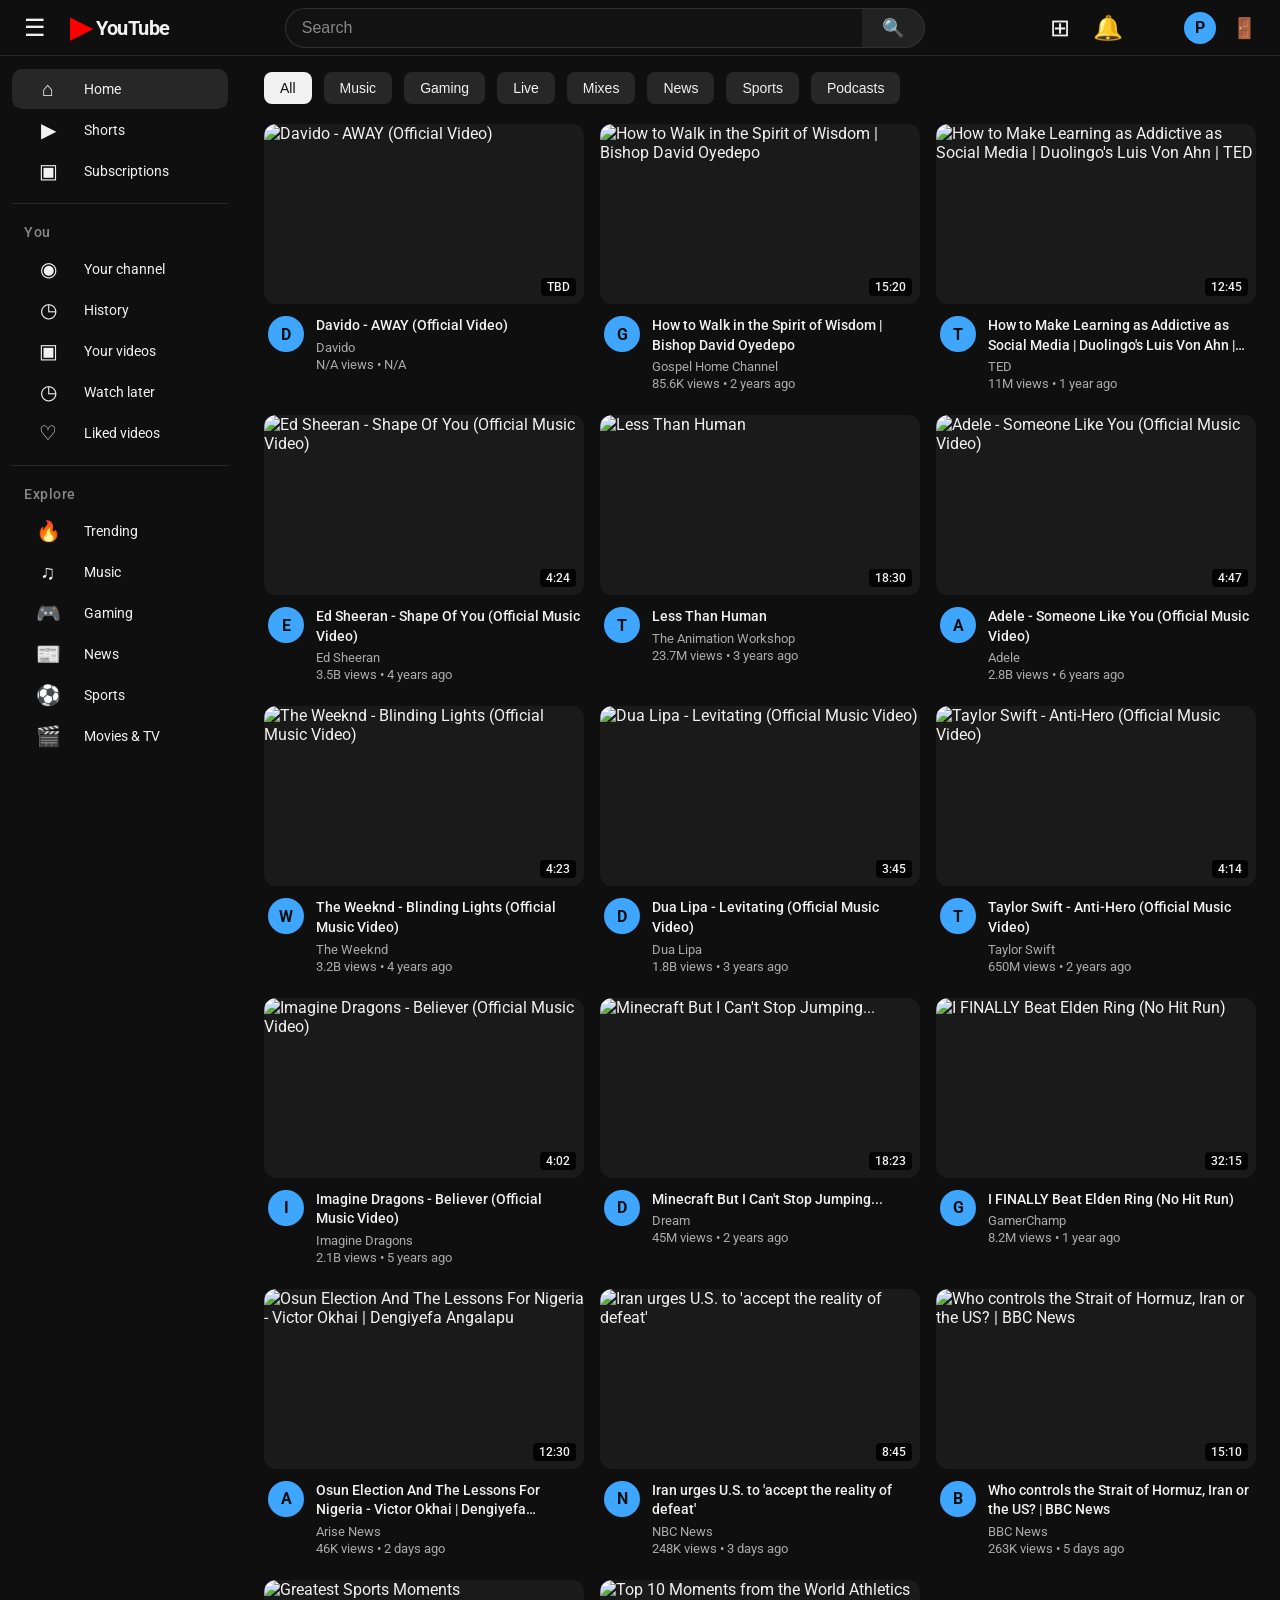
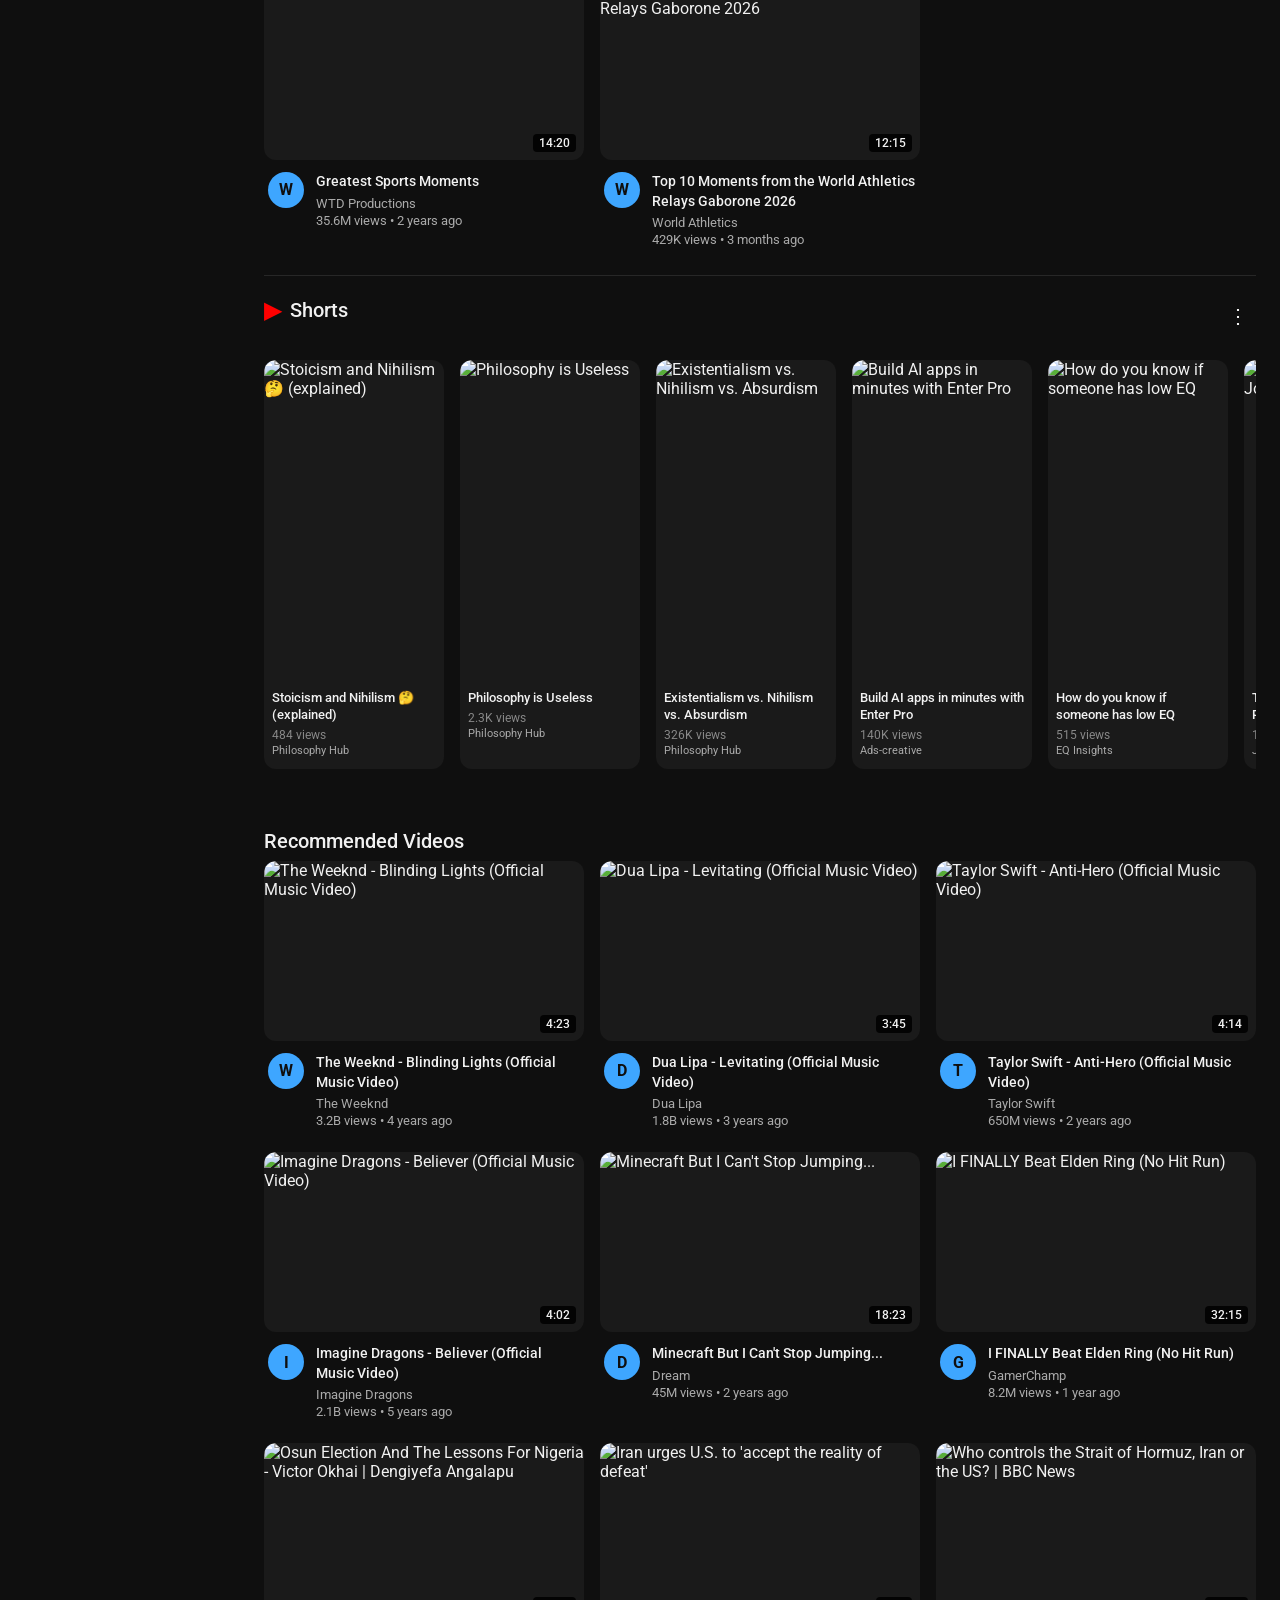
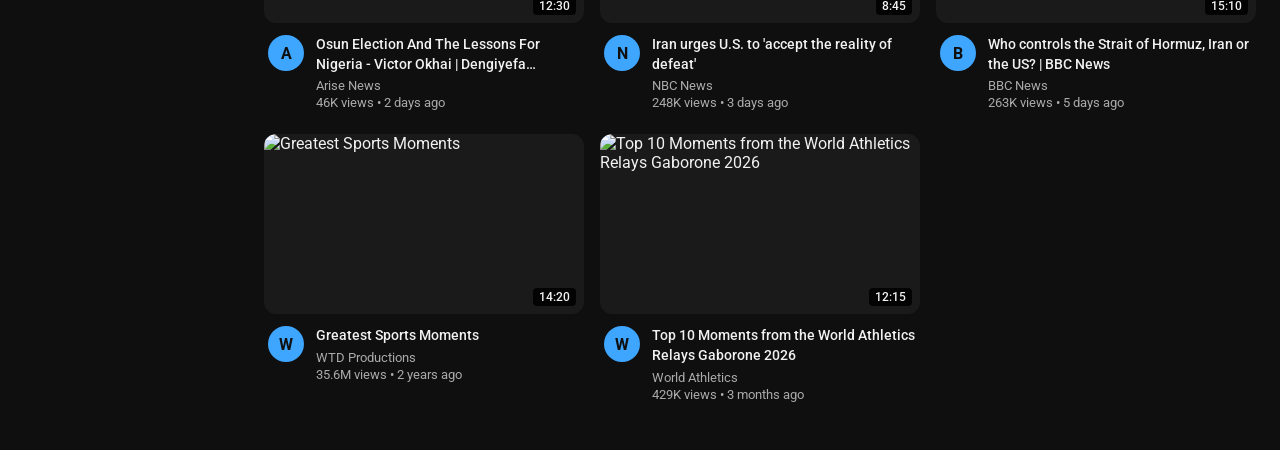
==== commit 87672909: "Add login/logout functionality and update header" ====
--- a/index.html
+++ b/index.html
@@ -48,10 +48,17 @@
             <a href="notifications.html" class="header-icon" id="notificationButton" title="Notifications" style="text-decoration:none;color:inherit;">
     🔔
     <span class="notif-badge" id="notifBadge" style="display:none;">0</span>
-</a>
-           <a href="profile.html" class="profile-picture-link" id="profileButton" title="Account">
-    <span class="profile-picture">P</span>
-</a>
+<div class="header-right">
+    <!-- Profile -->
+    <a href="profile.html" class="profile-picture-link" id="profileButton" title="Account">
+        <span class="profile-picture" id="headerAvatar">P</span>
+    </a>
+    
+    <!-- Logout Button -->
+    <button class="header-icon-link" id="logoutButton" title="Sign Out" onclick="logoutUser()">
+        🚪
+    </button>
+</div>
 
     </header>
 
--- a/css/style.css
+++ b/css/style.css
@@ -3146,4 +3146,155 @@
         flex: none;
         text-align: center;
     }
+}
+/* =============================================
+   LOGIN PAGE
+============================================= */
+
+.login-main {
+    display: flex;
+    justify-content: center;
+    align-items: center;
+    min-height: 100vh;
+    background: #0f0f0f;
+    padding: 20px;
+}
+
+.login-container {
+    width: 100%;
+    max-width: 420px;
+}
+
+.login-box {
+    background: #1a1a1a;
+    padding: 40px 32px;
+    border-radius: 16px;
+    border: 1px solid #272727;
+}
+
+.login-logo {
+    display: flex;
+    align-items: center;
+    justify-content: center;
+    gap: 8px;
+    font-size: 28px;
+    font-weight: 700;
+    color: #f1f1f1;
+    margin-bottom: 24px;
+}
+
+.login-logo .youtube-icon {
+    color: #ff0000;
+    font-size: 32px;
+}
+
+.login-box h2 {
+    font-size: 24px;
+    font-weight: 500;
+    color: #f1f1f1;
+    margin: 0 0 8px 0;
+    text-align: center;
+}
+
+.login-box > p {
+    color: #888;
+    font-size: 14px;
+    text-align: center;
+    margin: 0 0 24px 0;
+}
+
+.login-box .form-group {
+    margin-bottom: 16px;
+}
+
+.login-box .form-group label {
+    display: block;
+    font-size: 14px;
+    font-weight: 500;
+    color: #f1f1f1;
+    margin-bottom: 6px;
+}
+
+.login-box .form-input {
+    width: 100%;
+    background: #0f0f0f;
+    border: 1px solid #303030;
+    border-radius: 8px;
+    color: #f1f1f1;
+    padding: 12px 16px;
+    font-size: 14px;
+    font-family: inherit;
+    transition: border-color 0.2s;
+    box-sizing: border-box;
+}
+
+.login-box .form-input:focus {
+    outline: none;
+    border-color: #3ea6ff;
+}
+
+.login-btn {
+    width: 100%;
+    background: #3ea6ff;
+    border: none;
+    color: #0f0f0f;
+    padding: 12px;
+    border-radius: 8px;
+    font-size: 16px;
+    font-weight: 500;
+    cursor: pointer;
+    transition: background 0.2s;
+    margin-top: 8px;
+}
+
+.login-btn:hover {
+    background: #65b8ff;
+}
+
+.signup-text {
+    text-align: center;
+    color: #888;
+    font-size: 14px;
+    margin-top: 16px;
+}
+
+.signup-text a {
+    color: #3ea6ff;
+    text-decoration: none;
+    cursor: pointer;
+}
+
+.signup-text a:hover {
+    text-decoration: underline;
+}
+
+/* =============================================
+   LOGOUT BUTTON IN HEADER
+============================================= */
+
+#logoutButton {
+    font-size: 20px;
+}
+
+#logoutButton:hover {
+    background: #cc0000;
+    color: #fff;
+}
+
+/* =============================================
+   RESPONSIVE - LOGIN
+============================================= */
+
+@media (max-width: 480px) {
+    .login-box {
+        padding: 24px 16px;
+    }
+    
+    .login-logo {
+        font-size: 22px;
+    }
+    
+    .login-box h2 {
+        font-size: 20px;
+    }
 }
